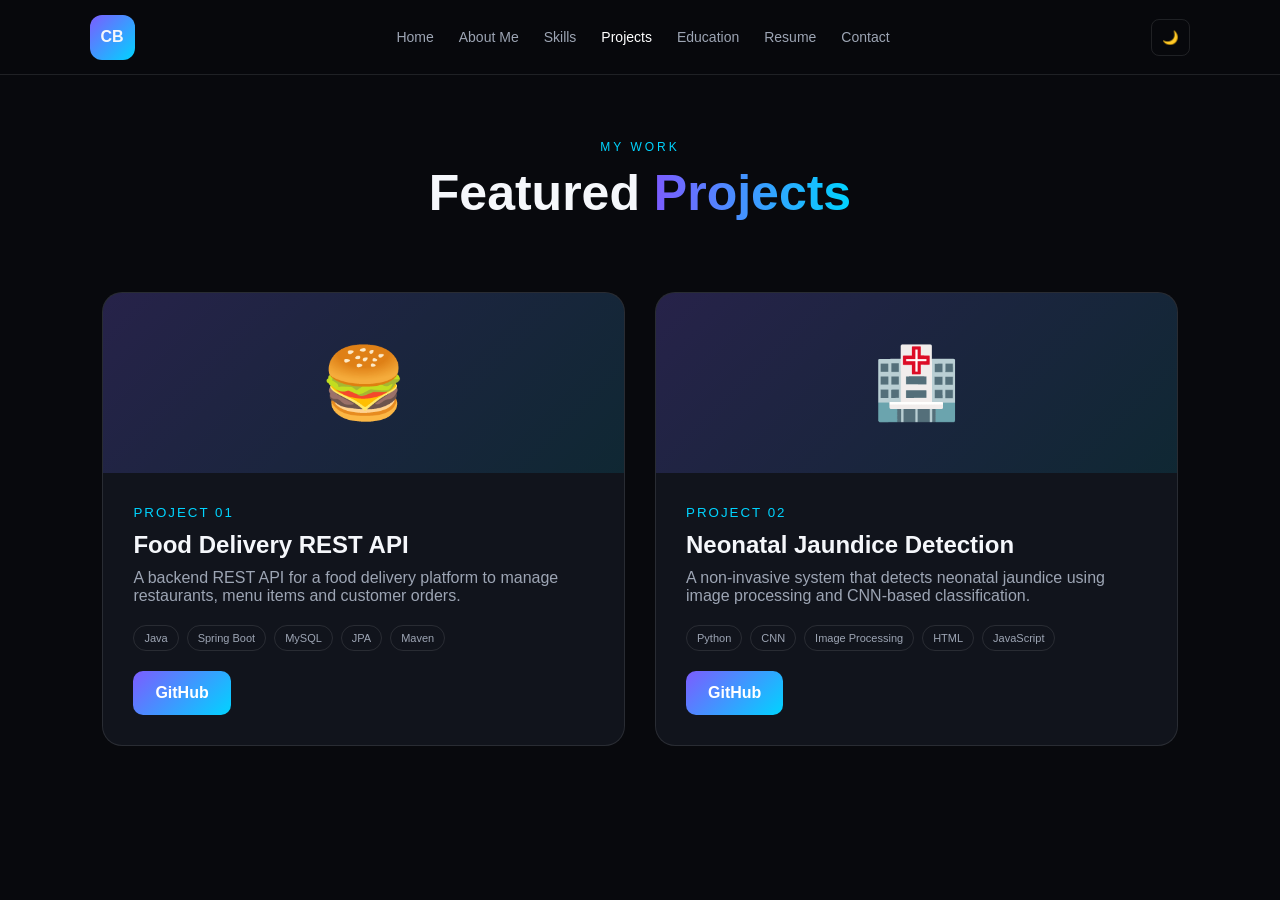
==== projects.html @ a24b5b2b "my portfolio first version" ====
<!DOCTYPE html>
<html lang="en">

<head>

    <meta charset="UTF-8">

    <meta name="viewport"
          content="width=device-width, initial-scale=1.0">

    <title>Projects | Chinmayi D B</title>

    <link rel="stylesheet" href="style.css">

</head>

<body>

<header class="navbar">

    <a href="index.html" class="logo">CB</a>

    <nav>
        <a href="index.html">Home</a>
        <a href="about.html">About Me</a>
        <a href="skills.html">Skills</a>
        <a class="active" href="projects.html">Projects</a>
        <a href="education.html">Education</a>
        <a href="resume.html">Resume</a>
        <a href="contact.html">Contact</a>
    </nav>

    <button id="themeToggle">🌙</button>

</header>


<main class="page">

    <div class="page-title">

        <p>MY WORK</p>

        <h1>Featured <span>Projects</span></h1>

    </div>


    <div class="projects-container">


        <!-- FOOD DELIVERY -->

        <article class="project">

            <div class="project-image">
                🍔
            </div>

            <div class="project-body">

                <small>PROJECT 01</small>

                <h2>
                    Food Delivery REST API
                </h2>

                <p>
                    A backend REST API for a food delivery
                    platform to manage restaurants, menu
                    items and customer orders.
                </p>

                <div class="tags">

                    <span>Java</span>
                    <span>Spring Boot</span>
                    <span>MySQL</span>
                    <span>JPA</span>
                    <span>Maven</span>

                </div>

                <div class="project-buttons">

                    <a href="#" class="btn primary">
                        GitHub
                    </a>

                </div>

            </div>

        </article>


        <!-- JAUNDICE -->

        <article class="project">

            <div class="project-image">
                🏥
            </div>

            <div class="project-body">

                <small>PROJECT 02</small>

                <h2>
                    Neonatal Jaundice Detection
                </h2>

                <p>
                    A non-invasive system that detects
                    neonatal jaundice using image processing
                    and CNN-based classification.
                </p>

                <div class="tags">

                    <span>Python</span>
                    <span>CNN</span>
                    <span>Image Processing</span>
                    <span>HTML</span>
                    <span>JavaScript</span>

                </div>

                <div class="project-buttons">

                    <a href="#" class="btn primary">
                        GitHub
                    </a>

                </div>

            </div>

        </article>

    </div>

</main>

<script src="script.js"></script>

</body>
</html>
---- style.css ----
* {
    margin: 0;
    padding: 0;
    box-sizing: border-box;
}

:root {
    --bg: #08090d;
    --card: #11141c;
    --text: #f5f7fb;
    --muted: #9da5b4;
    --accent: #7c5cff;
    --accent2: #00d4ff;
    --border: rgba(255,255,255,0.1);
}

html {
    scroll-behavior: smooth;
}

body {
    font-family: Arial, sans-serif;
    background: var(--bg);
    color: var(--text);
}

a {
    text-decoration: none;
    color: inherit;
}


/* NAVBAR */

.navbar {
    height: 75px;

    position: fixed;
    top: 0;
    left: 0;
    right: 0;

    display: flex;
    align-items: center;
    justify-content: space-between;

    padding: 0 7%;

    background: rgba(8,9,13,0.85);

    backdrop-filter: blur(15px);

    border-bottom: 1px solid var(--border);

    z-index: 1000;
}

.logo {
    width: 45px;
    height: 45px;

    display: flex;
    align-items: center;
    justify-content: center;

    border-radius: 12px;

    font-weight: bold;

    background: linear-gradient(
        135deg,
        var(--accent),
        var(--accent2)
    );
}

nav {
    display: flex;
    gap: 25px;
}

nav a {
    color: var(--muted);
    font-size: 14px;
    transition: 0.3s;
}

nav a:hover,
nav a.active {
    color: white;
}

#themeToggle {
    background: transparent;
    color: white;

    border: 1px solid var(--border);

    padding: 10px;

    border-radius: 8px;

    cursor: pointer;
}


/* HOME */

.home {
    min-height: 100vh;

    display: flex;

    align-items: center;

    justify-content: space-between;

    padding: 120px 10% 50px;

    gap: 50px;
}

.home-content {
    max-width: 700px;
}

.status {
    display: inline-block;

    padding: 8px 15px;

    border: 1px solid var(--border);

    border-radius: 30px;

    color: var(--muted);

    margin-bottom: 25px;
}

.status span {
    display: inline-block;

    width: 8px;
    height: 8px;

    border-radius: 50%;

    background: #4ade80;

    margin-right: 7px;
}

.small-title {
    color: var(--accent2);

    letter-spacing: 3px;

    font-size: 13px;
}

.home h1 {
    font-size: clamp(50px, 7vw, 85px);

    margin: 10px 0;

    line-height: 1;
}

.home h1 span,
.page-title h1 span {
    background: linear-gradient(
        90deg,
        var(--accent),
        var(--accent2)
    );

    -webkit-background-clip: text;

    color: transparent;
}

.home h2 {
    font-size: 25px;

    color: #d9deea;
}

.home-content > p:not(.small-title) {
    color: var(--muted);

    font-size: 17px;

    margin: 20px 0;

    max-width: 650px;
}

.buttons {
    display: flex;

    gap: 15px;

    margin-top: 30px;
}

.btn {
    display: inline-block;

    padding: 13px 22px;

    border-radius: 10px;

    font-weight: bold;

    transition: 0.3s;
}

.btn:hover {
    transform: translateY(-3px);
}

.primary {
    background: linear-gradient(
        135deg,
        var(--accent),
        var(--accent2)
    );

    color: white;
}

.secondary {
    border: 1px solid var(--border);
}

.social {
    display: flex;

    gap: 15px;

    margin-top: 25px;
}

.social a {
    width: 40px;
    height: 40px;

    display: flex;

    align-items: center;
    justify-content: center;

    border: 1px solid var(--border);

    border-radius: 50%;
}

.home-image {
    position: relative;
}

.profile {
    width: 350px;
    height: 350px;

    border-radius: 50%;

    padding: 8px;

    background: linear-gradient(
        135deg,
        var(--accent),
        var(--accent2)
    );
}

.profile img {
    width: 100%;
    height: 100%;

    object-fit: cover;

    border-radius: 50%;

    background: var(--card);
}

.glow {
    position: absolute;

    width: 350px;
    height: 350px;

    background: var(--accent);

    filter: blur(100px);

    opacity: 0.25;

    z-index: -1;
}


/* GENERAL PAGE */

.page {
    min-height: 100vh;

    padding: 140px 8% 80px;
}

.page-title {
    text-align: center;

    margin-bottom: 70px;
}

.page-title p {
    color: var(--accent2);

    letter-spacing: 3px;

    font-size: 12px;

    margin-bottom: 10px;
}

.page-title h1 {
    font-size: 50px;
}


/* ABOUT */

/* ============================= */
/* ABOUT PAGE - FULL WIDTH */
/* ============================= */

.about-page {
    max-width: 1000px;
    margin: 0 auto;

    display: block;

    text-align: center;
}

.about-text {
    width: 100%;
    max-width: 900px;
    margin: 0 auto;
}

.about-text h2 {
    font-size: 32px;
    margin-bottom: 25px;
}

.about-text p {
    color: var(--muted);
    font-size: 17px;
    line-height: 1.7;
    margin-bottom: 18px;
}


/* ============================= */
/* ABOUT BOXES */
/* ============================= */

.about-boxes {
    display: flex;
    justify-content: center;
    gap: 20px;

    margin-top: 35px;
}

.about-boxes div {
    min-width: 150px;

    padding: 25px;

    border: 1px solid var(--border);
    border-radius: 15px;

    background: var(--card);

    transition: 0.3s;
}

.about-boxes div:hover {
    transform: translateY(-8px);
    border-color: var(--accent);
}

.about-boxes strong {
    display: block;
    font-size: 20px;
    margin-bottom: 8px;
}

.about-boxes span {
    display: block;
    color: var(--muted);
    font-size: 13px;
}


/* ============================= */
/* MOBILE */
/* ============================= */

@media(max-width: 600px) {

    .about-page {
        width: 100%;
    }

    .about-text {
        width: 100%;
    }

    .about-boxes {
        flex-direction: column;
        align-items: center;
    }

    .about-boxes div {
        width: 100%;
        max-width: 300px;
    }

}

/* SKILLS */

.skills-container {
    max-width: 1100px;

    margin: auto;

    display: grid;

    grid-template-columns: repeat(4,1fr);

    gap: 20px;
}

.skill {
    padding: 30px;

    border: 1px solid var(--border);

    border-radius: 18px;

    background: var(--card);

    transition: 0.3s;
}

.skill:hover {
    transform: translateY(-8px);

    border-color: var(--accent);
}

.skill-icon {
    font-size: 35px;

    margin-bottom: 15px;
}

.skill p {
    color: var(--muted);

    margin-top: 8px;

    font-size: 14px;
}


/* PROJECTS */

.projects-container {
    max-width: 1100px;

    margin: auto;

    display: grid;

    grid-template-columns: repeat(2,1fr);

    gap: 30px;
}

.project {
    border: 1px solid var(--border);

    border-radius: 20px;

    overflow: hidden;

    background: var(--card);

    transition: 0.3s;
}

.project:hover {
    transform: translateY(-8px);

    border-color: var(--accent);
}

.project-image {
    height: 180px;

    display: flex;

    align-items: center;
    justify-content: center;

    font-size: 70px;

    background:
        linear-gradient(
            135deg,
            rgba(124,92,255,0.2),
            rgba(0,212,255,0.1)
        );
}

.project-body {
    padding: 30px;
}

.project-body small {
    color: var(--accent2);

    letter-spacing: 2px;
}

.project-body h2 {
    margin: 10px 0;
}

.project-body p {
    color: var(--muted);
}

.tags {
    display: flex;

    flex-wrap: wrap;

    gap: 8px;

    margin: 20px 0;
}

.tags span {
    padding: 6px 10px;

    border: 1px solid var(--border);

    border-radius: 20px;

    color: var(--muted);

    font-size: 11px;
}


/* TIMELINE */

.timeline {
    max-width: 850px;

    margin: auto;

    position: relative;
}

.timeline::before {
    content: "";

    position: absolute;

    left: 10px;

    top: 0;

    width: 2px;

    height: 100%;

    background: var(--border);
}

.timeline-item {
    position: relative;

    padding-left: 50px;

    margin-bottom: 45px;
}

.timeline-dot {
    position: absolute;

    left: 0;
    top: 5px;

    width: 22px;
    height: 22px;

    border-radius: 50%;

    background: var(--accent);

    border: 4px solid var(--bg);
}

.timeline-card {
    padding: 25px;

    border: 1px solid var(--border);

    border-radius: 15px;

    background: var(--card);
}

.timeline-card span {
    color: var(--accent2);

    font-size: 13px;
}

.timeline-card h2 {
    margin: 8px 0;
}

.timeline-card h3 {
    color: #d1d6df;

    margin-bottom: 8px;
}

.timeline-card p {
    color: var(--muted);
}


/* RESUME */

.resume-page {
    display: flex;

    flex-direction: column;

    align-items: center;
}

.resume-box {
    max-width: 600px;

    padding: 60px;

    text-align: center;

    border: 1px solid var(--border);

    border-radius: 25px;

    background: var(--card);
}

.resume-box i {
    font-size: 60px;

    color: var(--accent2);

    margin-bottom: 20px;
}

.resume-box p {
    color: var(--muted);

    margin: 15px 0 30px;
}


/* CONTACT */

.contact-container {
    max-width: 1000px;

    margin: auto;

    display: grid;

    grid-template-columns: 1fr 1fr;

    gap: 60px;
}

.contact-info h2 {
    font-size: 35px;

    margin-bottom: 15px;
}

.contact-info > p {
    color: var(--muted);

    margin-bottom: 30px;
}

.contact-details p {
    color: var(--muted);

    margin-bottom: 20px;
}

.contact-details strong {
    color: white;
}

#contactForm {
    display: flex;

    flex-direction: column;

    gap: 15px;
}

#contactForm input,
#contactForm textarea {
    width: 100%;

    padding: 15px;

    border: 1px solid var(--border);

    border-radius: 10px;

    background: var(--card);

    color: white;

    outline: none;
}

#contactForm textarea {
    resize: vertical;
}


/* MOBILE */

@media(max-width: 900px) {

    nav {
        gap: 10px;
    }

    nav a {
        font-size: 11px;
    }

    .home {
        flex-direction: column-reverse;

        text-align: center;

        padding-top: 130px;
    }

    .buttons,
    .social {
        justify-content: center;
    }

    .about-page {
        grid-template-columns: 1fr;
    }

    .about-photo {
        max-width: 350px;

        margin: auto;
    }

    .skills-container {
        grid-template-columns: repeat(2,1fr);
    }

    .projects-container {
        grid-template-columns: 1fr;
    }

    .contact-container {
        grid-template-columns: 1fr;
    }
}


@media(max-width: 600px) {

    .navbar {
        padding: 0 4%;
    }

    nav {
        display: none;
    }

    .home h1 {
        font-size: 55px;
    }

    .profile {
        width: 250px;
        height: 250px;
    }

    .skills-container {
        grid-template-columns: 1fr;
    }

    .about-boxes {
        flex-direction: column;
    }

    .page-title h1 {
        font-size: 38px;
    }

}
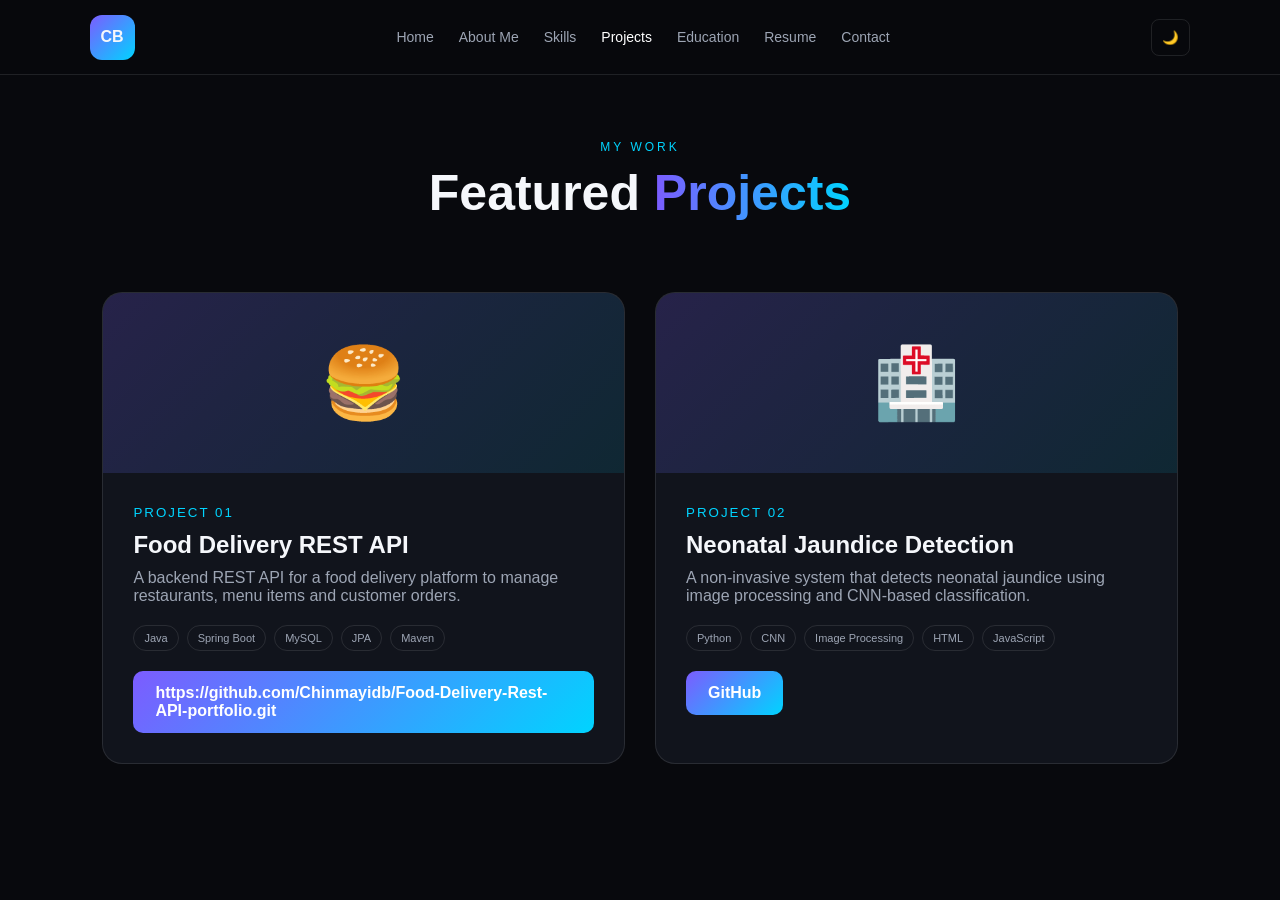
==== commit a2d29bdd: "Added GitHub links to projects" ====
--- a/projects.html
+++ b/projects.html
@@ -84,7 +84,7 @@
                 <div class="project-buttons">
 
                     <a href="#" class="btn primary">
-                        GitHub
+                       https://github.com/Chinmayidb/Food-Delivery-Rest-API-portfolio.git
                     </a>
 
                 </div>
